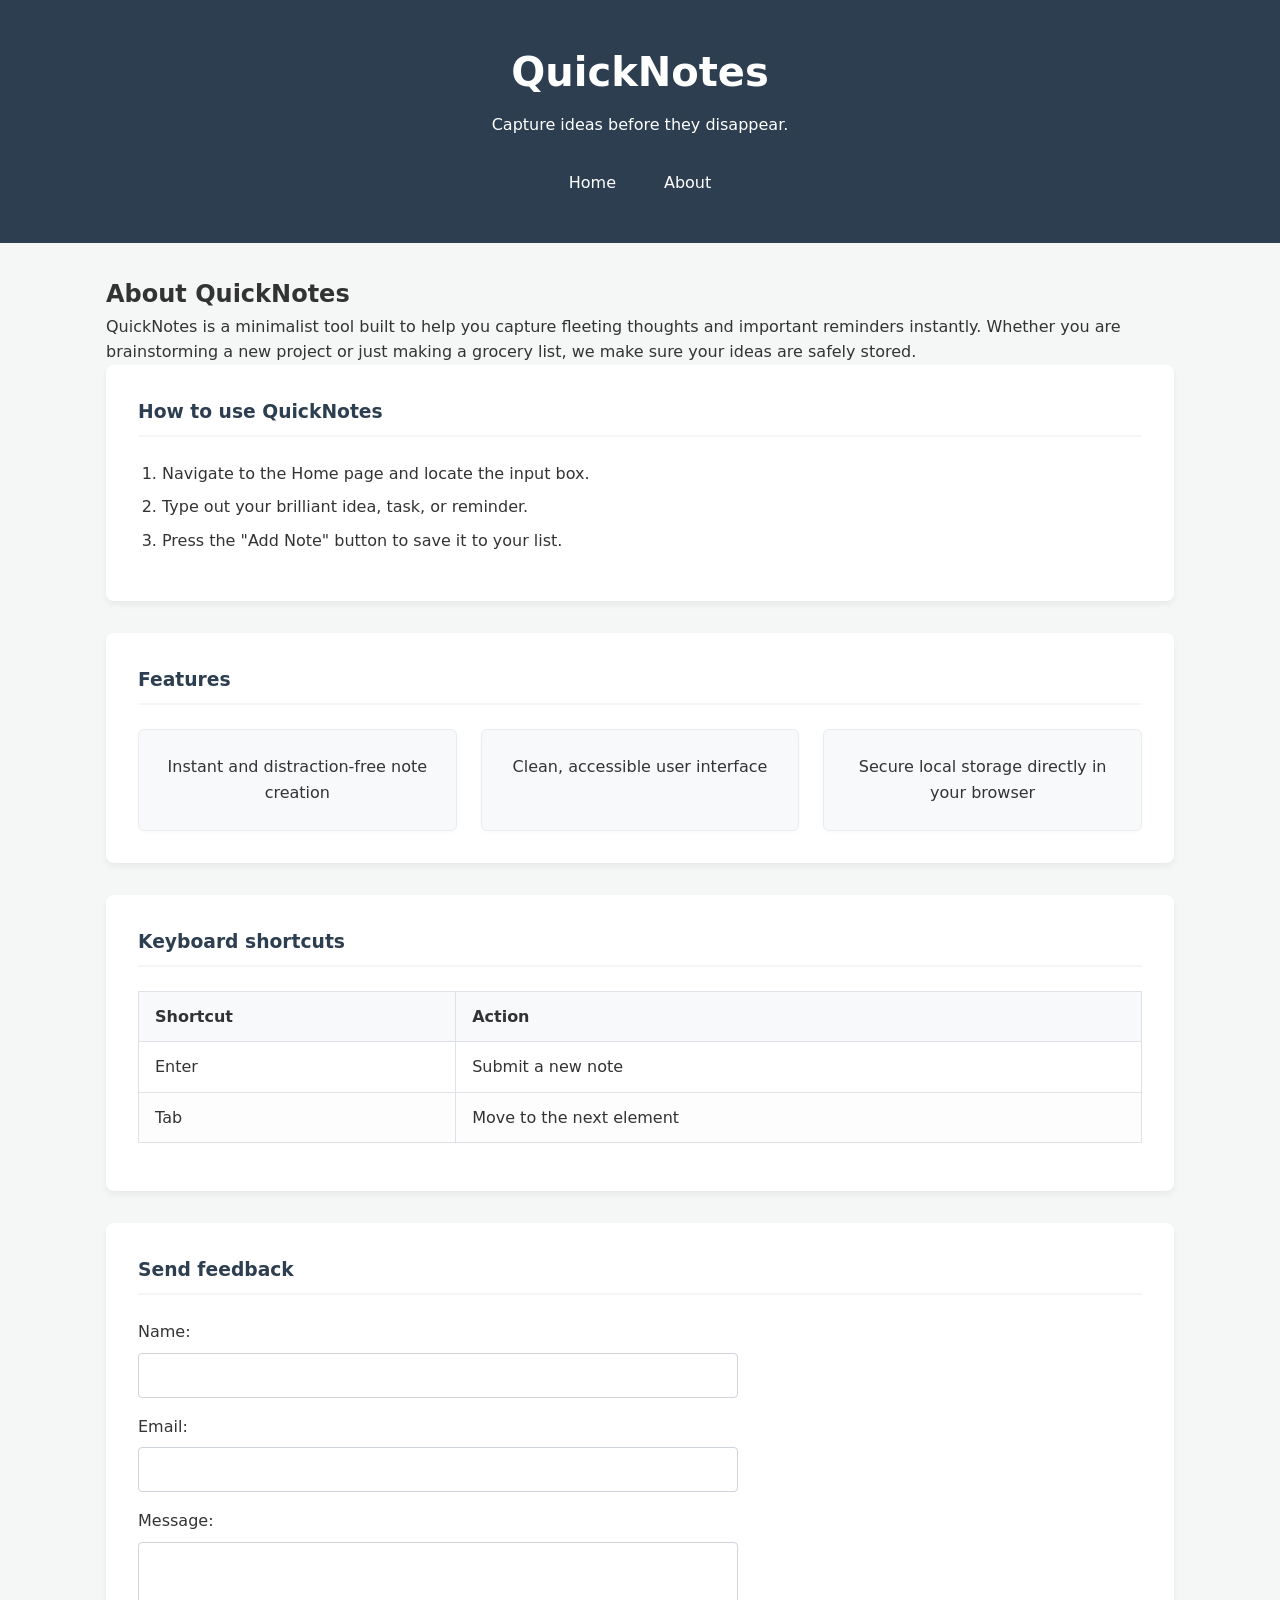
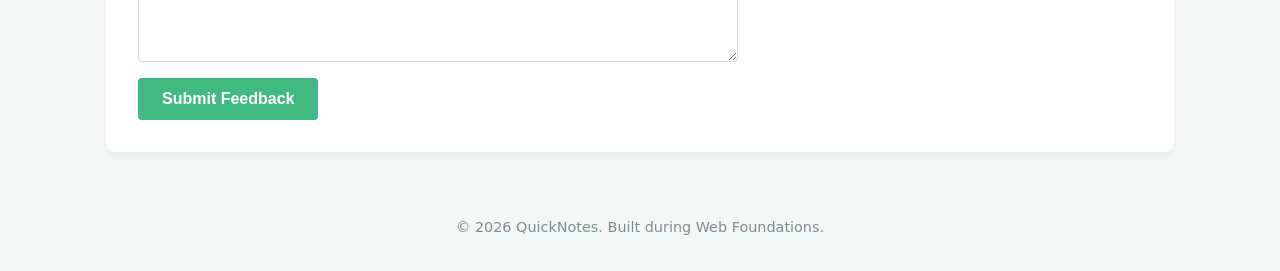
==== day2/about.html @ 87cf2784 "day 2 assignment" ====
<!DOCTYPE html>
<html lang="en">
  <head>
    <meta charset="UTF-8" />
    <meta name="viewport" content="width=device-width, initial-scale=1.0" />
    <title>About QuickNotes</title>
    <link rel="stylesheet" href="style.css">
  </head>
  <body>
    <header>
      <h1>QuickNotes</h1>
      <p>Capture ideas before they disappear.</p>
      <nav>
        <a href="index.html">Home</a>
        <a href="about.html">About</a>
      </nav>
    </header>
 
    <main>
      <h2>About QuickNotes</h2>
      <p>QuickNotes is a minimalist tool built to help you capture fleeting thoughts and important reminders instantly. Whether you are brainstorming a new project or just making a grocery list, we make sure your ideas are safely stored.</p>

      <section>
        <h3>How to use QuickNotes</h3>
        <ol>
          <li>Navigate to the Home page and locate the input box.</li>
          <li>Type out your brilliant idea, task, or reminder.</li>
          <li>Press the "Add Note" button to save it to your list.</li>
        </ol>
      </section>

      <section>
        <h3>Features</h3>
        <ul>
          <li>Instant and distraction-free note creation</li>
          <li>Clean, accessible user interface</li>
          <li>Secure local storage directly in your browser</li>
        </ul>
      </section>

      <section>
        <h3>Keyboard shortcuts</h3>
        <table border="1">
          <thead>
            <tr>
              <th>Shortcut</th>
              <th>Action</th>
            </tr>
          </thead>
          <tbody>
            <tr>
              <td>Enter</td>
              <td>Submit a new note</td>
            </tr>
            <tr>
              <td>Tab</td>
              <td>Move to the next element</td>
            </tr>
          </tbody>
        </table>
      </section>

      <section>
        <h3>Send feedback</h3>
        <form id="feedback-form">
          <div>
            <label for="user-name">Name:</label>
            <input type="text" id="user-name" name="name" required />
          </div>
          <br>
          <div>
            <label for="user-email">Email:</label>
            <input type="email" id="user-email" name="email" required />
          </div>
          <br>
          <div>
            <label for="user-message">Message:</label>
            <textarea id="user-message" name="message" required></textarea>
          </div>
          <br>
          <button type="submit">Submit Feedback</button>
        </form>
      </section>
    </main>
 
    <footer>
      <p>&copy; 2026 QuickNotes. Built during Web Foundations.</p>
    </footer>
  </body>
</html>
---- day2/style.css ----
/* =========================================
   Reset and Base Styles
   ========================================= */
*, *::before, *::after {
    box-sizing: border-box;
    margin: 0;
    padding: 0;
}

body {
    font-family: system-ui, -apple-system, sans-serif;
    background-color: #f4f7f6;
    color: #333;
    line-height: 1.6;
}

/* =========================================
   Header & Navigation
   ========================================= */
header {
    background-color: #2c3e50;
    color: #ffffff;
    padding: 2.5rem 1rem;
    text-align: center;
}

header h1 {
    font-size: 2.5rem;
    margin-bottom: 0.5rem;
}

header p {
    margin-bottom: 1.5rem;
}

nav {
    display: flex;
    justify-content: center;
    gap: 16px;
}

nav a {
    color: #ffffff;
    text-decoration: none;
    font-weight: 500;
    padding: 0.5rem 1rem;
    border-radius: 4px;
    transition: background-color 0.3s ease, color 0.3s ease;
}

nav a:hover {
    background-color: #34495e;
    color: #42b983;
}

/* =========================================
   Main Content & Sections
   ========================================= */
main {
    max-width: 1100px;
    margin: 2rem auto;
    padding: 0 1rem;
}

section {
    background-color: #ffffff;
    border-radius: 8px;
    padding: 2rem;
    margin-bottom: 2rem;
    box-shadow: 0 4px 6px rgba(0, 0, 0, 0.05);
}

section h2, section h3 {
    margin-bottom: 1.5rem;
    color: #2c3e50;
    border-bottom: 2px solid #f4f7f6;
    padding-bottom: 0.5rem;
}

/* Restore basic list indents for notes-list (index) and ordered list (about) */
#notes-list, main section ol {
    margin-left: 1.5rem;
    margin-bottom: 1rem;
}

#notes-list li, main section ol li {
    margin-bottom: 0.5rem;
}

/* =========================================
   Features List (Grid Cards)
   Targets the ul in about.html but ignores the notes-list in index.html
   ========================================= */
main section ul:not(#notes-list) {
    display: grid;
    grid-template-columns: repeat(auto-fit, minmax(180px, 1fr));
    gap: 1.5rem;
    list-style: none;
    padding: 0;
    margin: 0;
}

main section ul:not(#notes-list) li {
    background-color: #f8f9fa;
    border: 1px solid #e9ecef;
    border-radius: 6px;
    padding: 1.5rem;
    text-align: center;
    box-shadow: 0 2px 4px rgba(0,0,0,0.02);
}

/* =========================================
   Shortcuts Table
   ========================================= */
table {
    width: 100%;
    border-collapse: collapse;
    margin: 1rem 0;
}

table th, table td {
    border: 1px solid #dee2e6;
    padding: 12px 16px;
    text-align: left;
}

table th {
    background-color: #f8f9fa;
    font-weight: 600;
}

table tr:nth-child(even) {
    background-color: #fdfdfd;
}

/* =========================================
   Feedback & Note Forms
   ========================================= */
form {
    display: flex;
    flex-direction: column;
    gap: 1rem;
    max-width: 600px;
}

/* Targets the div wrappers in about.html's form */
form div {
    display: flex;
    flex-direction: column;
    gap: 0.5rem;
}

/* Hide the hardcoded <br> tags in about.html since Flexbox handles spacing */
form br {
    display: none;
}

form label {
    font-weight: 500;
}

form input, form textarea {
    width: 100%;
    padding: 0.75rem;
    border: 1px solid #ced4da;
    border-radius: 4px;
    font-family: inherit;
    font-size: 1rem;
}

form textarea {
    resize: vertical;
    min-height: 120px;
}

form button {
    padding: 0.75rem 1.5rem;
    background-color: #42b983;
    color: white;
    border: none;
    border-radius: 4px;
    font-size: 1rem;
    font-weight: 600;
    cursor: pointer;
    align-self: flex-start;
    transition: background-color 0.3s ease, transform 0.2s ease;
}

form button:hover {
    background-color: #369b6e;
    transform: translateY(-2px);
}

/* =========================================
   Footer
   ========================================= */
footer {
    text-align: center;
    padding: 2rem;
    color: #7f8c8d;
    font-size: 0.9rem;
}

/* =========================================
   Media Queries
   ========================================= */
@media (max-width: 600px) {
    header {
        padding: 1.5rem 1rem;
    }

    header h1 {
        font-size: 1.75rem;
    }

    main {
        margin: 1rem auto;
    }

    section {
        padding: 1.5rem;
    }

    nav {
        flex-wrap: wrap;
    }
}
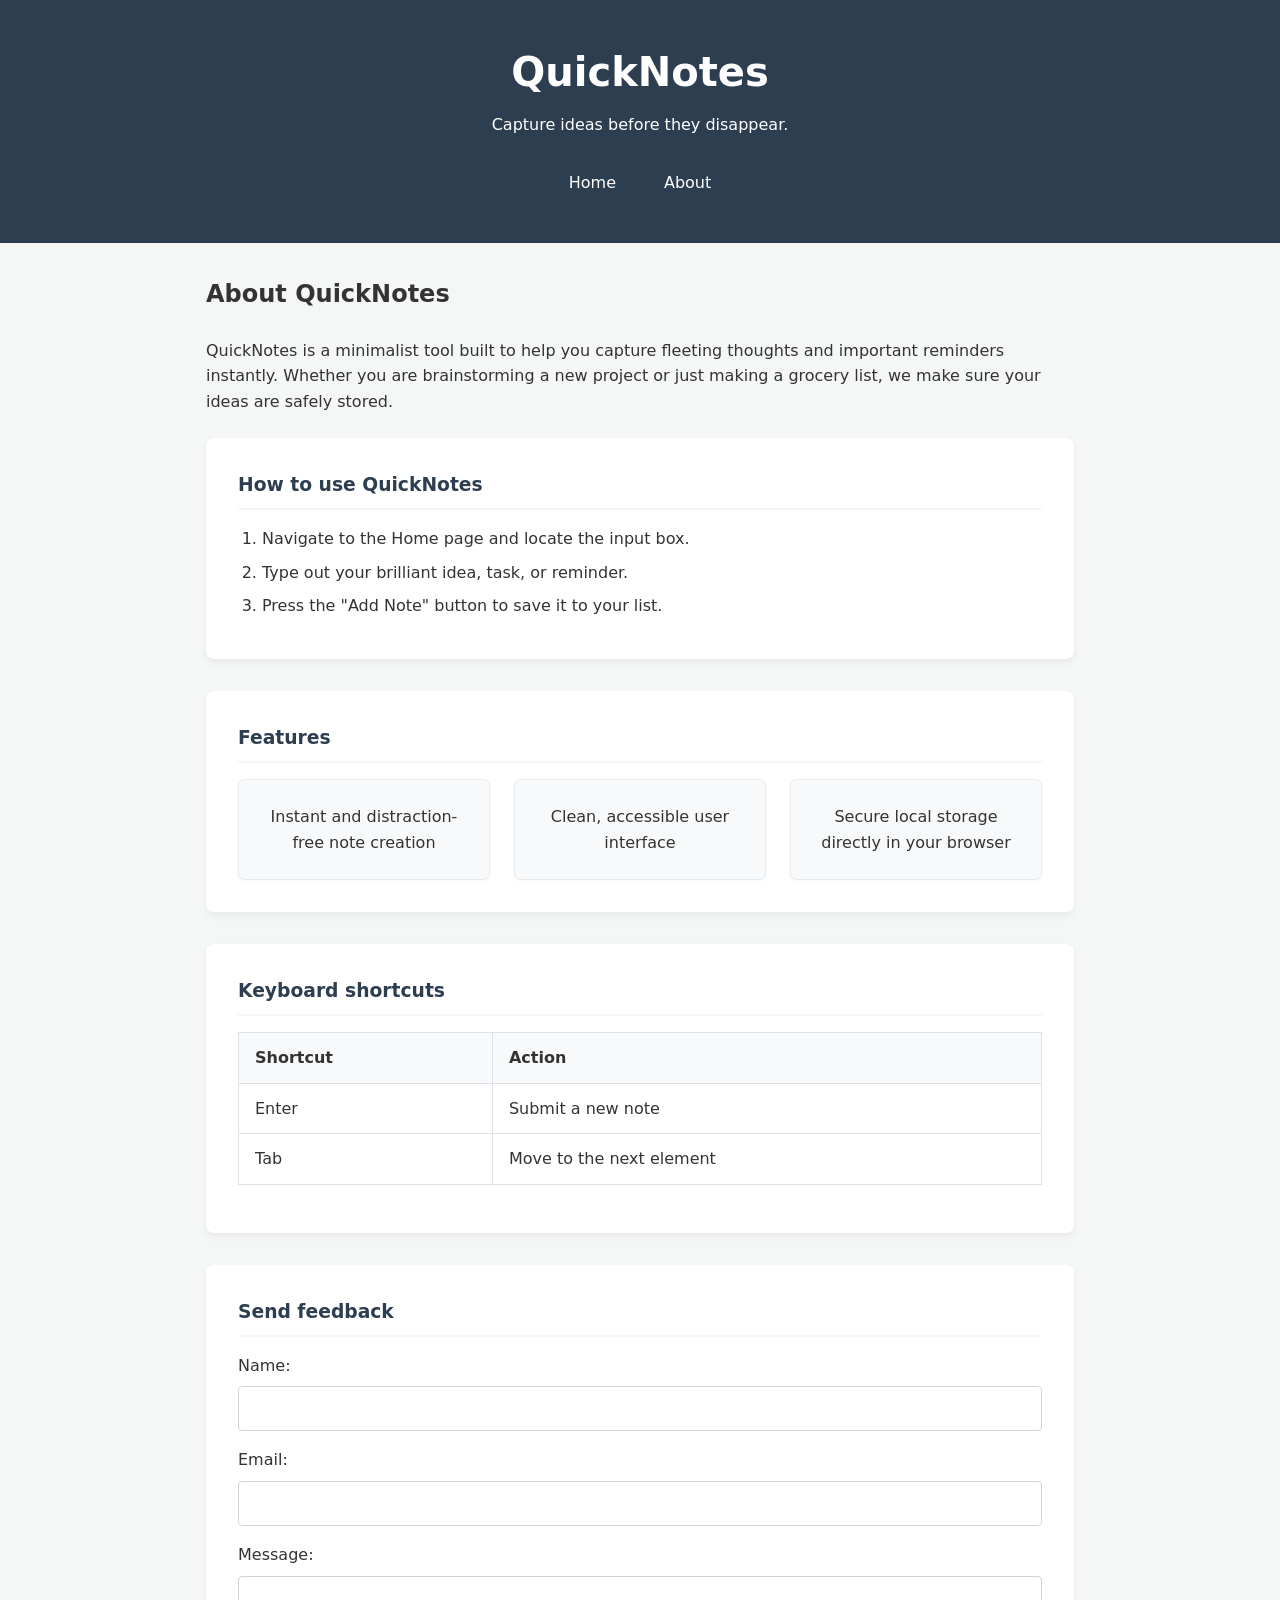
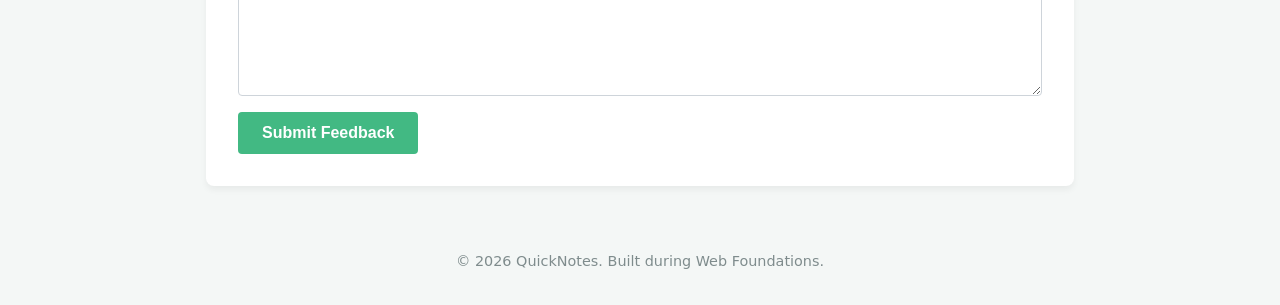
==== commit 0954374e: "day 2 assignment" ====
--- a/day2/about.html
+++ b/day2/about.html
@@ -4,7 +4,7 @@
     <meta charset="UTF-8" />
     <meta name="viewport" content="width=device-width, initial-scale=1.0" />
     <title>About QuickNotes</title>
-    <link rel="stylesheet" href="style.css">
+    <link rel="stylesheet" href="style.css" />
   </head>
   <body>
     <header>
@@ -31,7 +31,7 @@
 
       <section>
         <h3>Features</h3>
-        <ul>
+        <ul class="features">
           <li>Instant and distraction-free note creation</li>
           <li>Clean, accessible user interface</li>
           <li>Secure local storage directly in your browser</li>
--- a/day2/style.css
+++ b/day2/style.css
@@ -1,6 +1,4 @@
-/* =========================================
-   Reset and Base Styles
-   ========================================= */
+/* Reset and Base Styles */
 *, *::before, *::after {
     box-sizing: border-box;
     margin: 0;
@@ -14,9 +12,7 @@
     line-height: 1.6;
 }
 
-/* =========================================
-   Header & Navigation
-   ========================================= */
+/* Header & Navigation */
 header {
     background-color: #2c3e50;
     color: #ffffff;
@@ -53,13 +49,15 @@
     color: #42b983;
 }
 
-/* =========================================
-   Main Content & Sections
-   ========================================= */
+/* Main Content & Sections */
 main {
-    max-width: 1100px;
+    max-width: 900px;
     margin: 2rem auto;
     padding: 0 1rem;
+}
+
+main > h2, main > p {
+    margin-bottom: 1.5rem;
 }
 
 section {
@@ -71,36 +69,31 @@
 }
 
 section h2, section h3 {
-    margin-bottom: 1.5rem;
+    margin-bottom: 1rem;
     color: #2c3e50;
     border-bottom: 2px solid #f4f7f6;
     padding-bottom: 0.5rem;
 }
 
-/* Restore basic list indents for notes-list (index) and ordered list (about) */
-#notes-list, main section ol {
+/* Basic List Spacing */
+#notes-list, ol {
     margin-left: 1.5rem;
-    margin-bottom: 1rem;
-}
-
-#notes-list li, main section ol li {
+}
+
+#notes-list li, ol li {
     margin-bottom: 0.5rem;
 }
 
-/* =========================================
-   Features List (Grid Cards)
-   Targets the ul in about.html but ignores the notes-list in index.html
-   ========================================= */
-main section ul:not(#notes-list) {
+/* Features List Grid Cards */
+.features {
     display: grid;
     grid-template-columns: repeat(auto-fit, minmax(180px, 1fr));
     gap: 1.5rem;
     list-style: none;
     padding: 0;
-    margin: 0;
-}
-
-main section ul:not(#notes-list) li {
+}
+
+.features li {
     background-color: #f8f9fa;
     border: 1px solid #e9ecef;
     border-radius: 6px;
@@ -109,9 +102,7 @@
     box-shadow: 0 2px 4px rgba(0,0,0,0.02);
 }
 
-/* =========================================
-   Shortcuts Table
-   ========================================= */
+/* Shortcuts Table */
 table {
     width: 100%;
     border-collapse: collapse;
@@ -129,30 +120,21 @@
     font-weight: 600;
 }
 
-table tr:nth-child(even) {
-    background-color: #fdfdfd;
-}
-
-/* =========================================
-   Feedback & Note Forms
-   ========================================= */
+/* Forms */
 form {
     display: flex;
     flex-direction: column;
     gap: 1rem;
-    max-width: 600px;
-}
-
-/* Targets the div wrappers in about.html's form */
+}
+
 form div {
     display: flex;
     flex-direction: column;
     gap: 0.5rem;
 }
 
-/* Hide the hardcoded <br> tags in about.html since Flexbox handles spacing */
 form br {
-    display: none;
+    display: none; /* Hides the <br> tags from about.html so flexbox gaps handle spacing */
 }
 
 form label {
@@ -173,7 +155,7 @@
     min-height: 120px;
 }
 
-form button {
+button {
     padding: 0.75rem 1.5rem;
     background-color: #42b983;
     color: white;
@@ -186,14 +168,12 @@
     transition: background-color 0.3s ease, transform 0.2s ease;
 }
 
-form button:hover {
+button:hover {
     background-color: #369b6e;
     transform: translateY(-2px);
 }
 
-/* =========================================
-   Footer
-   ========================================= */
+/* Footer */
 footer {
     text-align: center;
     padding: 2rem;
@@ -201,9 +181,7 @@
     font-size: 0.9rem;
 }
 
-/* =========================================
-   Media Queries
-   ========================================= */
+/* Media Queries */
 @media (max-width: 600px) {
     header {
         padding: 1.5rem 1rem;
@@ -213,12 +191,8 @@
         font-size: 1.75rem;
     }
 
-    main {
-        margin: 1rem auto;
-    }
-
     section {
-        padding: 1.5rem;
+        padding: 1.25rem;
     }
 
     nav {
